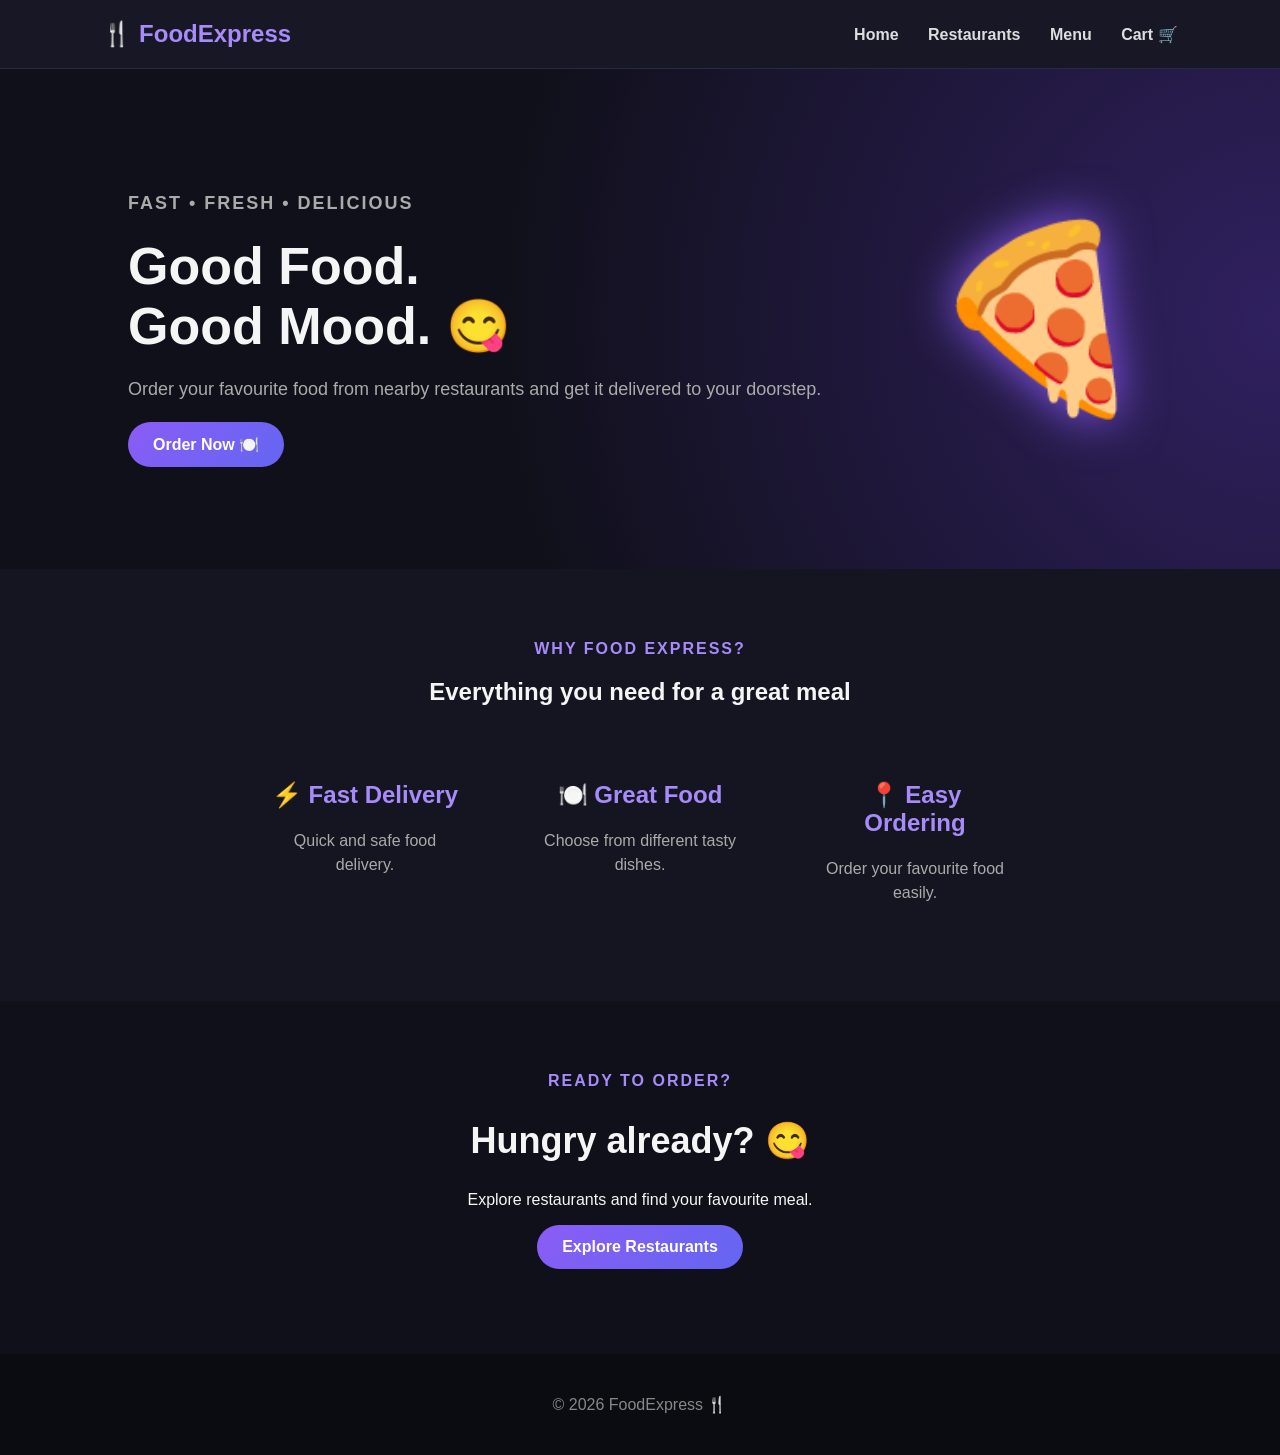
==== index.html @ f27e7dd1 "Initial Food-delivery  project" ====
<!DOCTYPE html>
<html>
<head>
    <title>FoodExpress</title>
    <link rel="stylesheet" href="css/style.css">
</head>

<body>

<header>
    <h2>🍴 FoodExpress</h2>

    <nav>
        <a href="index.html">Home</a>
        <a href="restaurants.html">Restaurants</a>
        <a href="menu.html">Menu</a>
        <a href="cart.html">Cart 🛒</a>
    </nav>
</header>


<section class="hero">

    <div class="hero-text">

        <p class="small-title">FAST • FRESH • DELICIOUS</p>

        <h1>Good Food.<br>Good Mood. 😋</h1>

        <p>
            Order your favourite food from nearby restaurants
            and get it delivered to your doorstep.
        </p>

        <a href="restaurants.html" class="btn">
            Order Now 🍽️
        </a>

    </div>

    <div class="hero-food">
        🍕
    </div>

</section>


<section class="why">

    <p class="small-title">WHY FOOD EXPRESS?</p>

    <h1>Everything you need for a great meal</h1>

    <div class="features">

        <div>
            <h2>⚡ Fast Delivery</h2>
            <p>Quick and safe food delivery.</p>
        </div>

        <div>
            <h2>🍽️ Great Food</h2>
            <p>Choose from different tasty dishes.</p>
        </div>

        <div>
            <h2>📍 Easy Ordering</h2>
            <p>Order your favourite food easily.</p>
        </div>

    </div>

</section>


<section class="container">

    <p class="small-title">READY TO ORDER?</p>

    <h1>Hungry already? 😋</h1>

    <p>Explore restaurants and find your favourite meal.</p>

    <a href="restaurants.html" class="btn">
        Explore Restaurants
    </a>

</section>


<footer>
    <p>© 2026 FoodExpress 🍴</p>
</footer>

</body>
</html>
---- css/style.css ----
* {
    box-sizing: border-box;
}

body {
    margin: 0;
    font-family: Arial, sans-serif;
    background: #10101a;
    color: #f5f5f5;
}

header {
    background: #171725;
    padding: 20px 8%;
    display: flex;
    justify-content: space-between;
    align-items: center;
    border-bottom: 1px solid #292943;
}

header h2 {
    margin: 0;
    color: #a78bfa;
}

nav a {
    color: #ddd;
    text-decoration: none;
    margin-left: 25px;
    font-weight: bold;
}

nav a:hover {
    color: #a78bfa;
}

.hero {
    min-height: 500px;
    padding: 70px 10%;
    display: flex;
    align-items: center;
    justify-content: space-between;
    background: radial-gradient(circle at right, #302060, #10101a 60%);
}

.hero h1 {
    font-size: 52px;
    margin: 15px 0;
}

.hero p {
    color: #aaa;
    font-size: 18px;
    line-height: 1.6;
}

.small-title {
    color: #a78bfa;
    font-weight: bold;
    letter-spacing: 2px;
}

.hero-food {
    font-size: 180px;
    filter: drop-shadow(0 0 25px #8b5cf6);
}

.btn,
button {
    display: inline-block;
    background: linear-gradient(135deg, #8b5cf6, #6366f1);
    color: white;
    padding: 13px 25px;
    border: none;
    border-radius: 30px;
    text-decoration: none;
    cursor: pointer;
    font-weight: bold;
}

.btn:hover,
button:hover {
    transform: translateY(-2px);
    box-shadow: 0 8px 25px #4c3b8f;
}

.container {
    padding: 55px 8%;
    text-align: center;
}

.container h1 {
    font-size: 36px;
}

.category,
.features,
.cards {
    display: flex;
    justify-content: center;
    gap: 25px;
    flex-wrap: wrap;
    margin-top: 30px;
}

.category div {
    background: #191927;
    width: 140px;
    padding: 25px;
    border-radius: 18px;
    border: 1px solid #292943;
    font-size: 38px;
    transition: 0.3s;
}

.category div:hover {
    transform: translateY(-8px);
    border-color: #8b5cf6;
}

.category span {
    display: block;
    font-size: 15px;
    margin-top: 10px;
    color: #ccc;
}

.why {
    padding: 55px 8%;
    text-align: center;
    background: #151522;
}

.features div {
    width: 250px;
    padding: 25px;
}

.features h2 {
    color: #a78bfa;
}

.features p,
.card p {
    color: #aaa;
    line-height: 1.5;
}

.card {
    background: #191927;
    width: 270px;
    padding: 20px;
    border-radius: 20px;
    border: 1px solid #292943;
    box-shadow: 0 10px 30px #08080f;
    transition: 0.3s;
}

.card:hover {
    transform: translateY(-8px);
    border-color: #8b5cf6;
}

.food-img {
    background: #222039;
    border-radius: 15px;
    padding: 25px;
    font-size: 65px;
}

.card h2 {
    color: #fff;
}

input {
    width: 60%;
    padding: 14px 20px;
    background: #191927;
    color: white;
    border: 1px solid #383855;
    border-radius: 25px;
    font-size: 16px;
    outline: none;
}

input:focus {
    border-color: #8b5cf6;
}

.cart-box,
.order-box {
    background: #191927;
    max-width: 600px;
    margin: 30px auto;
    padding: 30px;
    border-radius: 20px;
    border: 1px solid #292943;
    box-shadow: 0 10px 30px #08080f;
}

.status {
    text-align: left;
    margin: 30px 0;
}

.status div {
    padding: 18px;
    margin: 10px 0;
    background: #222039;
    border-radius: 10px;
    border-left: 4px solid #8b5cf6;
}

.menu-title {
    margin-top: 45px;
    color: #a78bfa;
    border-bottom: 1px solid #383855;
    padding-bottom: 10px;
}
.category a {
    text-decoration: none;
    color: inherit;
}

.category div {
    cursor: pointer;
}

.category div:hover {
    transform: translateY(-8px);
    border-color: #8b5cf6;
    box-shadow: 0 10px 25px #302060;
}

footer {
    background: #0b0b12;
    color: #888;
    text-align: center;
    padding: 25px;
    margin-top: 30px;
}
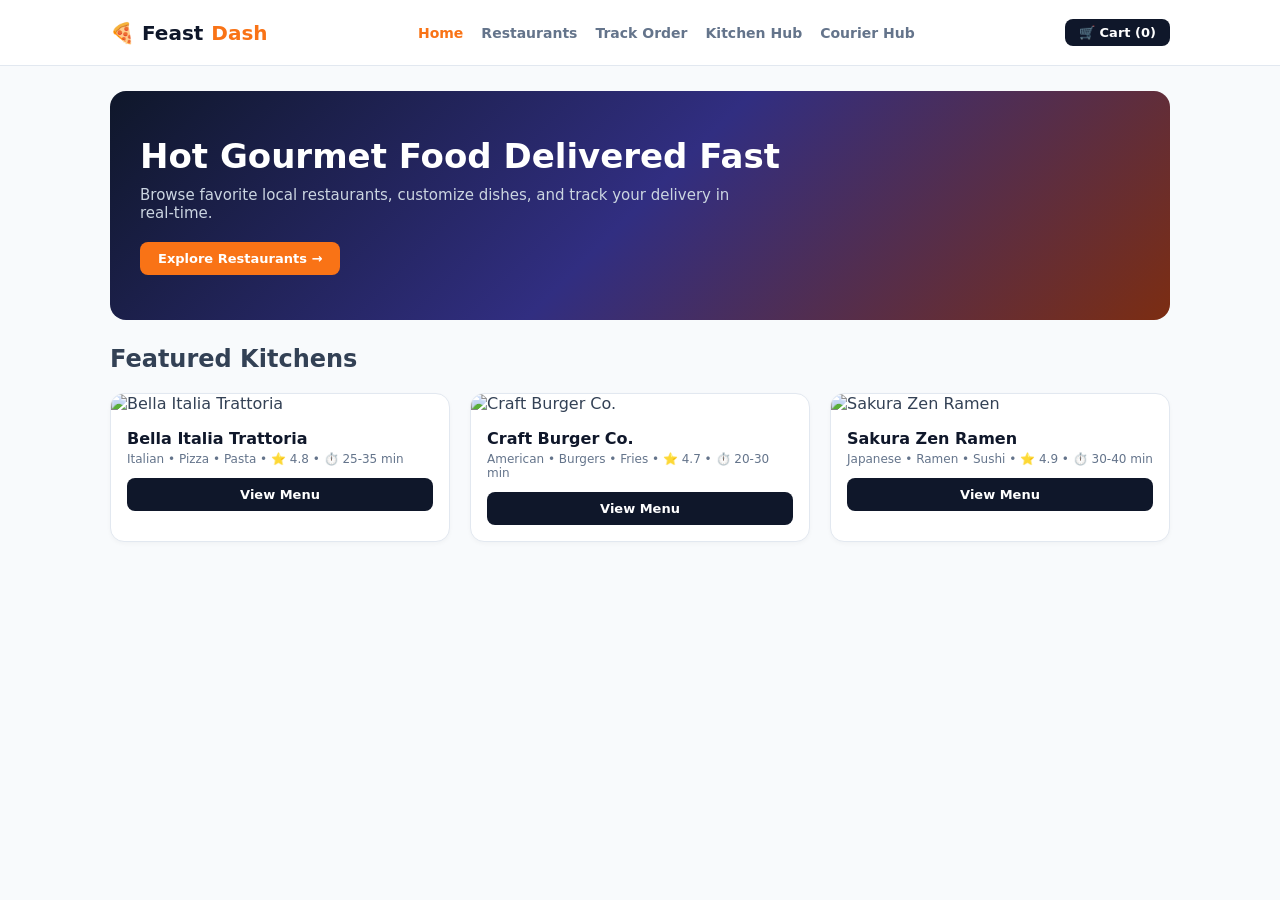
==== commit ace878fb: "Delete unwanted files" ====
--- a/index.html
+++ b/index.html
@@ -1,96 +1,56 @@
 <!DOCTYPE html>
-<html>
+<html lang="en">
 <head>
-    <title>FoodExpress</title>
-    <link rel="stylesheet" href="css/style.css">
+  <meta charset="UTF-8">
+  <title>FOODEXPRESS | Online Food Delivery</title>
+  <link rel="stylesheet" href="css/style.css">
 </head>
+<body>
+  <header class="navbar">
+    <div class="container nav-flex">
+      <a href="index.html" class="brand">🍕 Feast<span>Dash</span></a>
+      <nav class="nav-links">
+        <a href="index.html" class="active">Home</a>
+        <a href="restaurants.html">Restaurants</a>
+        <a href="order.html">Track Order</a>
+        <a href="restaurant-dashboard.html">Kitchen Hub</a>
+        <a href="delivery-dashboard.html">Courier Hub</a>
+      </nav>
+      <a href="cart.html" class="cart-pill">🛒 Cart (<span id="cart-count">0</span>)</a>
+    </div>
+  </header>
 
-<body>
+  <main class="container">
+    <section class="hero">
+      <h1>Hot Gourmet Food Delivered Fast</h1>
+      <p>Browse favorite local restaurants, customize dishes, and track your delivery in real-time.</p>
+      <a href="restaurants.html" class="btn">Explore Restaurants →</a>
+    </section>
 
-<header>
-    <h2>🍴 FoodExpress</h2>
+    <h2>Featured Kitchens</h2>
+    <div class="grid-cards" id="featured-grid"></div>
+  </main>
 
-    <nav>
-        <a href="index.html">Home</a>
-        <a href="restaurants.html">Restaurants</a>
-        <a href="menu.html">Menu</a>
-        <a href="cart.html">Cart 🛒</a>
-    </nav>
-</header>
+  <script>
+    const restaurants = [
+      { id: '1', name: 'Bella Italia Trattoria', cuisine: 'Italian • Pizza • Pasta', rating: 4.8, img: 'https://images.unsplash.com/photo-1555396273-367ea4eb4db5?w=500&q=80', time: '25-35 min' },
+      { id: '2', name: 'Craft Burger Co.', cuisine: 'American • Burgers • Fries', rating: 4.7, img: 'https://images.unsplash.com/photo-1550547660-d9450f859349?w=500&q=80', time: '20-30 min' },
+      { id: '3', name: 'Sakura Zen Ramen', cuisine: 'Japanese • Ramen • Sushi', rating: 4.9, img: 'https://images.unsplash.com/photo-1569718212165-3a8278d5f624?w=500&q=80', time: '30-40 min' }
+    ];
 
+    document.getElementById('featured-grid').innerHTML = restaurants.map(r => `
+      <div class="card">
+        <img src="${r.img}" class="card-img" alt="${r.name}">
+        <div class="card-body">
+          <h3 class="card-title">${r.name}</h3>
+          <p class="card-meta">${r.cuisine} • ⭐ ${r.rating} • ⏱️ ${r.time}</p>
+          <a href="menu.html?id=${r.id}" class="btn btn-dark" style="width: 100%; text-align: center;">View Menu</a>
+        </div>
+      </div>
+    `).join('');
 
-<section class="hero">
-
-    <div class="hero-text">
-
-        <p class="small-title">FAST • FRESH • DELICIOUS</p>
-
-        <h1>Good Food.<br>Good Mood. 😋</h1>
-
-        <p>
-            Order your favourite food from nearby restaurants
-            and get it delivered to your doorstep.
-        </p>
-
-        <a href="restaurants.html" class="btn">
-            Order Now 🍽️
-        </a>
-
-    </div>
-
-    <div class="hero-food">
-        🍕
-    </div>
-
-</section>
-
-
-<section class="why">
-
-    <p class="small-title">WHY FOOD EXPRESS?</p>
-
-    <h1>Everything you need for a great meal</h1>
-
-    <div class="features">
-
-        <div>
-            <h2>⚡ Fast Delivery</h2>
-            <p>Quick and safe food delivery.</p>
-        </div>
-
-        <div>
-            <h2>🍽️ Great Food</h2>
-            <p>Choose from different tasty dishes.</p>
-        </div>
-
-        <div>
-            <h2>📍 Easy Ordering</h2>
-            <p>Order your favourite food easily.</p>
-        </div>
-
-    </div>
-
-</section>
-
-
-<section class="container">
-
-    <p class="small-title">READY TO ORDER?</p>
-
-    <h1>Hungry already? 😋</h1>
-
-    <p>Explore restaurants and find your favourite meal.</p>
-
-    <a href="restaurants.html" class="btn">
-        Explore Restaurants
-    </a>
-
-</section>
-
-
-<footer>
-    <p>© 2026 FoodExpress 🍴</p>
-</footer>
-
+    const cart = JSON.parse(localStorage.getItem('cart') || '[]');
+    document.getElementById('cart-count').textContent = cart.reduce((s, i) => s + i.qty, 0);
+  </script>
 </body>
 </html>
--- a/css/style.css
+++ b/css/style.css
@@ -1,241 +1,293 @@
+/* FeastDash - Clean & Simple Responsive Styles */
+
+:root {
+  --primary: #f97316;
+  --secondary: #0f172a;
+  --bg: #f8fafc;
+  --border: #e2e8f0;
+  --text: #334155;
+}
+
+/* Global Styles */
 * {
-    box-sizing: border-box;
+  box-sizing: border-box;
+  margin: 0;
+  padding: 0;
+  font-family: system-ui, sans-serif;
 }
 
 body {
-    margin: 0;
-    font-family: Arial, sans-serif;
-    background: #10101a;
-    color: #f5f5f5;
-}
-
-header {
-    background: #171725;
-    padding: 20px 8%;
-    display: flex;
-    justify-content: space-between;
-    align-items: center;
-    border-bottom: 1px solid #292943;
-}
-
-header h2 {
-    margin: 0;
-    color: #a78bfa;
-}
-
-nav a {
-    color: #ddd;
-    text-decoration: none;
-    margin-left: 25px;
-    font-weight: bold;
-}
-
-nav a:hover {
-    color: #a78bfa;
-}
-
+  background: var(--bg);
+  color: var(--text);
+  padding-bottom: 50px;
+}
+
+.container {
+  max-width: 1100px;
+  margin: 0 auto;
+  padding: 0 20px;
+}
+
+/* Navbar */
+.navbar {
+  background: #fff;
+  border-bottom: 1px solid var(--border);
+  position: sticky;
+  top: 0;
+  z-index: 50;
+}
+
+.nav-flex {
+  display: flex;
+  justify-content: space-between;
+  align-items: center;
+  height: 65px;
+}
+
+.brand {
+  font-size: 20px;
+  font-weight: 900;
+  color: var(--secondary);
+  text-decoration: none;
+  display: flex;
+  align-items: center;
+  gap: 8px;
+}
+
+.brand span {
+  color: var(--primary);
+}
+
+.nav-links {
+  display: flex;
+  gap: 18px;
+}
+
+.nav-links a {
+  text-decoration: none;
+  color: #64748b;
+  font-size: 14px;
+  font-weight: 600;
+  transition: 0.2s;
+}
+
+.nav-links a:hover,
+.nav-links a.active {
+  color: var(--primary);
+}
+
+.cart-pill {
+  background: var(--secondary);
+  color: #fff;
+  text-decoration: none;
+  padding: 6px 14px;
+  border-radius: 8px;
+  font-size: 13px;
+  font-weight: bold;
+}
+
+/* Hero Section */
 .hero {
-    min-height: 500px;
-    padding: 70px 10%;
-    display: flex;
-    align-items: center;
-    justify-content: space-between;
-    background: radial-gradient(circle at right, #302060, #10101a 60%);
+  background: linear-gradient(
+    135deg,
+    #0f172a,
+    #312e81,
+    #7c2d12
+  );
+  color: #fff;
+  padding: 45px 30px;
+  border-radius: 16px;
+  margin: 25px 0;
 }
 
 .hero h1 {
-    font-size: 52px;
-    margin: 15px 0;
+  font-size: 34px;
+  margin-bottom: 10px;
 }
 
 .hero p {
-    color: #aaa;
-    font-size: 18px;
-    line-height: 1.6;
-}
-
-.small-title {
-    color: #a78bfa;
-    font-weight: bold;
-    letter-spacing: 2px;
-}
-
-.hero-food {
-    font-size: 180px;
-    filter: drop-shadow(0 0 25px #8b5cf6);
-}
-
-.btn,
-button {
-    display: inline-block;
-    background: linear-gradient(135deg, #8b5cf6, #6366f1);
-    color: white;
-    padding: 13px 25px;
-    border: none;
-    border-radius: 30px;
-    text-decoration: none;
-    cursor: pointer;
-    font-weight: bold;
-}
-
-.btn:hover,
-button:hover {
-    transform: translateY(-2px);
-    box-shadow: 0 8px 25px #4c3b8f;
-}
-
-.container {
-    padding: 55px 8%;
-    text-align: center;
-}
-
-.container h1 {
-    font-size: 36px;
-}
-
-.category,
-.features,
-.cards {
-    display: flex;
-    justify-content: center;
-    gap: 25px;
-    flex-wrap: wrap;
-    margin-top: 30px;
-}
-
-.category div {
-    background: #191927;
-    width: 140px;
-    padding: 25px;
-    border-radius: 18px;
-    border: 1px solid #292943;
-    font-size: 38px;
-    transition: 0.3s;
-}
-
-.category div:hover {
-    transform: translateY(-8px);
-    border-color: #8b5cf6;
-}
-
-.category span {
-    display: block;
-    font-size: 15px;
-    margin-top: 10px;
-    color: #ccc;
-}
-
-.why {
-    padding: 55px 8%;
-    text-align: center;
-    background: #151522;
-}
-
-.features div {
-    width: 250px;
-    padding: 25px;
-}
-
-.features h2 {
-    color: #a78bfa;
-}
-
-.features p,
-.card p {
-    color: #aaa;
-    line-height: 1.5;
+  color: #cbd5e1;
+  font-size: 15px;
+  margin-bottom: 20px;
+  max-width: 600px;
+}
+
+/* Buttons & Inputs */
+.btn {
+  display: inline-block;
+  background: var(--primary);
+  color: #fff;
+  border: none;
+  padding: 9px 18px;
+  border-radius: 8px;
+  font-weight: bold;
+  font-size: 13px;
+  cursor: pointer;
+  text-decoration: none;
+  transition: 0.2s;
+}
+
+.btn:hover {
+  opacity: 0.9;
+}
+
+.btn-dark {
+  background: var(--secondary);
+}
+
+.btn-outline {
+  background: transparent;
+  border: 1px solid var(--border);
+  color: var(--secondary);
+}
+
+.input-control {
+  width: 100%;
+  padding: 10px 14px;
+  border: 1px solid var(--border);
+  border-radius: 8px;
+  font-size: 13px;
+  outline: none;
+}
+
+/* Grids & Cards */
+.grid-cards {
+  display: grid;
+  grid-template-columns: repeat(
+    auto-fill,
+    minmax(280px, 1fr)
+  );
+  gap: 20px;
+  margin-top: 20px;
 }
 
 .card {
-    background: #191927;
-    width: 270px;
-    padding: 20px;
-    border-radius: 20px;
-    border: 1px solid #292943;
-    box-shadow: 0 10px 30px #08080f;
-    transition: 0.3s;
+  background: #fff;
+  border: 1px solid var(--border);
+  border-radius: 14px;
+  overflow: hidden;
+  box-shadow: 0 2px 4px rgba(0, 0, 0, 0.03);
+  transition: transform 0.2s;
 }
 
 .card:hover {
-    transform: translateY(-8px);
-    border-color: #8b5cf6;
-}
-
-.food-img {
-    background: #222039;
-    border-radius: 15px;
-    padding: 25px;
-    font-size: 65px;
-}
-
-.card h2 {
-    color: #fff;
-}
-
-input {
-    width: 60%;
-    padding: 14px 20px;
-    background: #191927;
-    color: white;
-    border: 1px solid #383855;
-    border-radius: 25px;
-    font-size: 16px;
-    outline: none;
-}
-
-input:focus {
-    border-color: #8b5cf6;
-}
-
-.cart-box,
-.order-box {
-    background: #191927;
-    max-width: 600px;
-    margin: 30px auto;
-    padding: 30px;
-    border-radius: 20px;
-    border: 1px solid #292943;
-    box-shadow: 0 10px 30px #08080f;
-}
-
-.status {
-    text-align: left;
-    margin: 30px 0;
-}
-
-.status div {
-    padding: 18px;
-    margin: 10px 0;
-    background: #222039;
-    border-radius: 10px;
-    border-left: 4px solid #8b5cf6;
-}
-
-.menu-title {
-    margin-top: 45px;
-    color: #a78bfa;
-    border-bottom: 1px solid #383855;
-    padding-bottom: 10px;
-}
-.category a {
-    text-decoration: none;
-    color: inherit;
-}
-
-.category div {
-    cursor: pointer;
-}
-
-.category div:hover {
-    transform: translateY(-8px);
-    border-color: #8b5cf6;
-    box-shadow: 0 10px 25px #302060;
-}
-
-footer {
-    background: #0b0b12;
-    color: #888;
-    text-align: center;
-    padding: 25px;
-    margin-top: 30px;
-}
+  transform: translateY(-3px);
+}
+
+.card-img {
+  width: 100%;
+  height: 160px;
+  object-fit: cover;
+}
+
+.card-body {
+  padding: 16px;
+}
+
+.card-title {
+  font-size: 16px;
+  font-weight: 800;
+  color: var(--secondary);
+  margin-bottom: 4px;
+}
+
+.card-meta {
+  font-size: 12px;
+  color: #64748b;
+  margin-bottom: 12px;
+}
+
+/* Tables & Lists */
+.box {
+  background: #fff;
+  border: 1px solid var(--border);
+  border-radius: 14px;
+  padding: 20px;
+  margin-bottom: 20px;
+}
+
+.item-row {
+  display: flex;
+  justify-content: space-between;
+  align-items: center;
+  padding: 12px 0;
+  border-bottom: 1px solid #f1f5f9;
+}
+
+/* Stepper / Timeline */
+.stepper {
+  display: flex;
+  justify-content: space-between;
+  margin: 25px 0;
+}
+
+.step {
+  text-align: center;
+  flex: 1;
+  position: relative;
+  font-size: 12px;
+  font-weight: bold;
+  color: #94a3b8;
+}
+
+.step.active {
+  color: var(--primary);
+}
+
+.step.done {
+  color: #10b981;
+}
+
+.step-dot {
+  width: 30px;
+  height: 30px;
+  border-radius: 50%;
+  background: #e2e8f0;
+  margin: 0 auto 8px;
+  display: flex;
+  align-items: center;
+  justify-content: center;
+  color: #fff;
+}
+
+.step.active .step-dot {
+  background: var(--primary);
+}
+
+.step.done .step-dot {
+  background: #10b981;
+}
+
+/* Kanban Board */
+.kanban {
+  display: grid;
+  grid-template-columns: repeat(
+    auto-fit,
+    minmax(220px, 1fr)
+  );
+  gap: 15px;
+  margin-top: 20px;
+}
+
+.kanban-col {
+  background: #f1f5f9;
+  border-radius: 12px;
+  padding: 14px;
+  min-height: 400px;
+}
+
+.kanban-col h3 {
+  font-size: 13px;
+  text-transform: uppercase;
+  color: #475569;
+  margin-bottom: 12px;
+}
+
+.k-card {
+  background: #fff;
+  border: 1px solid var(--border);
+  border-radius: 8px;
+  padding: 12px;
+  margin-bottom: 10px;
+  font-size: 13px;
+}
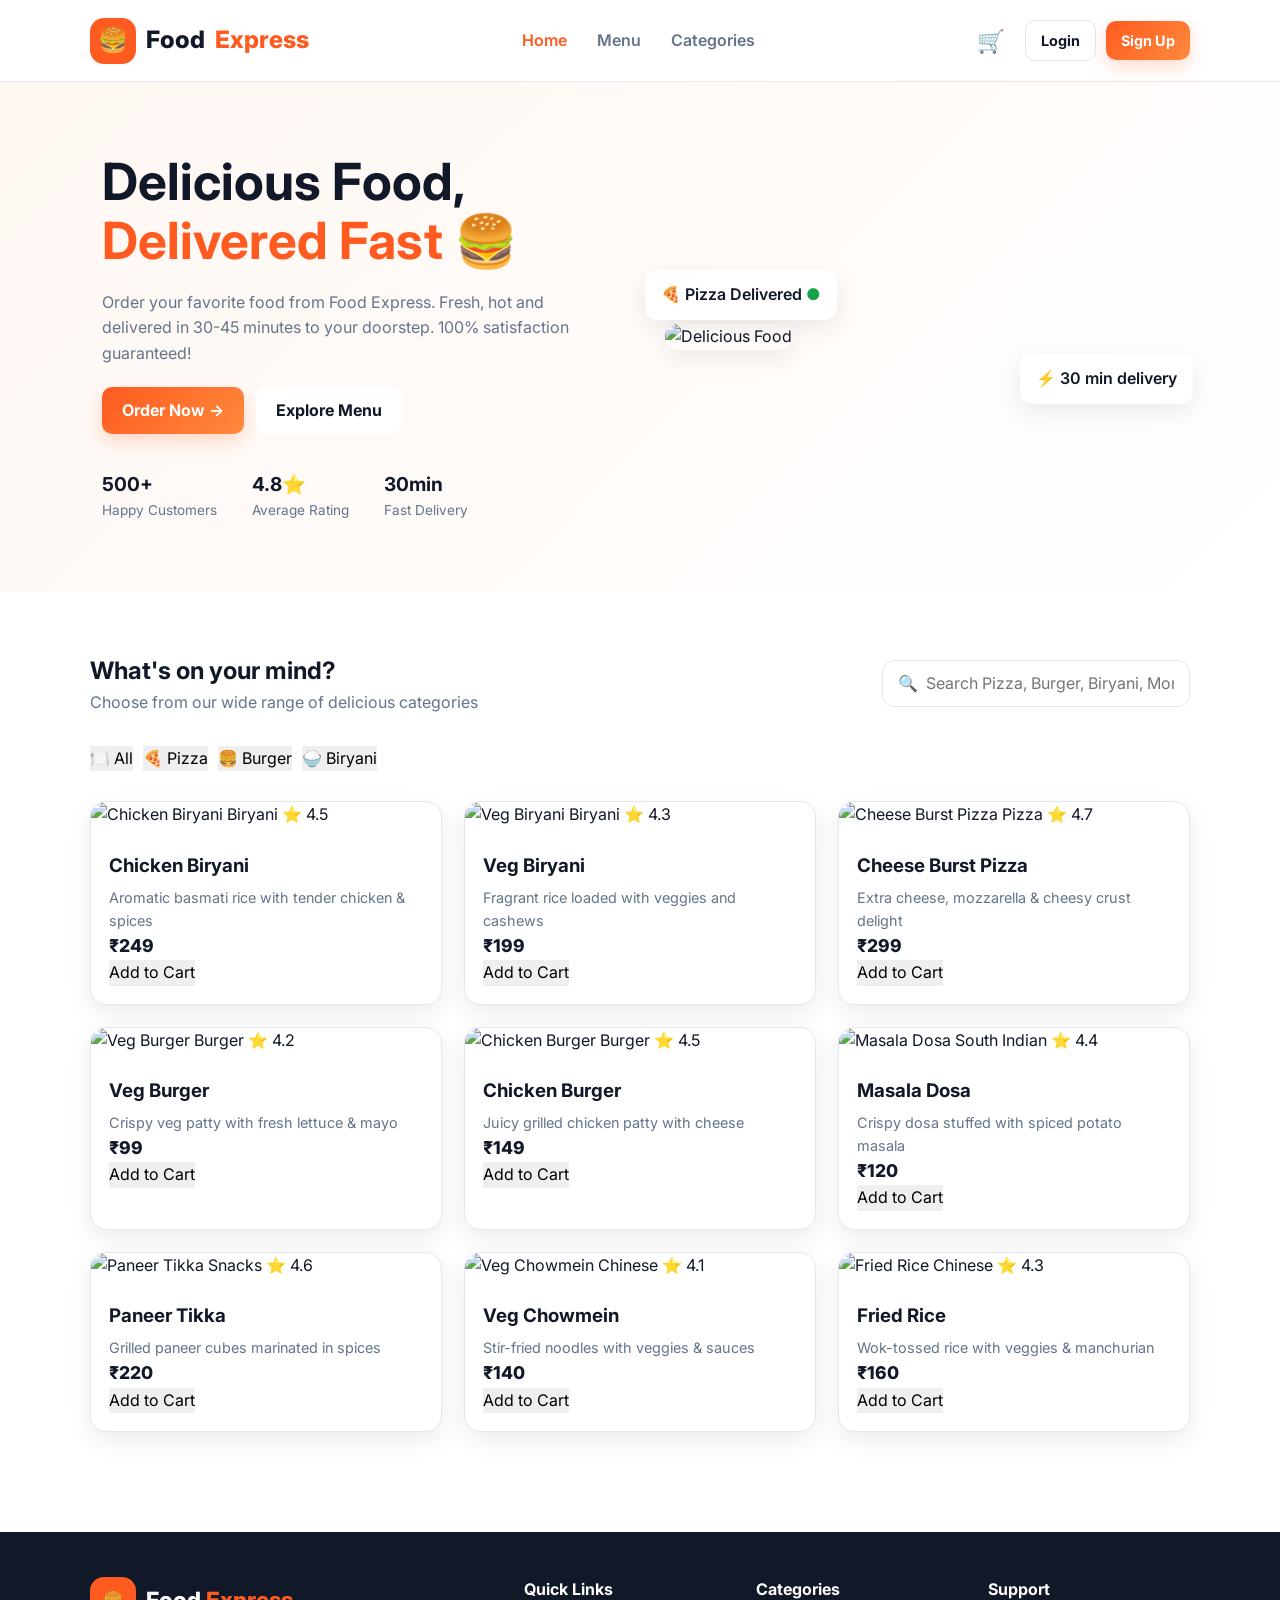
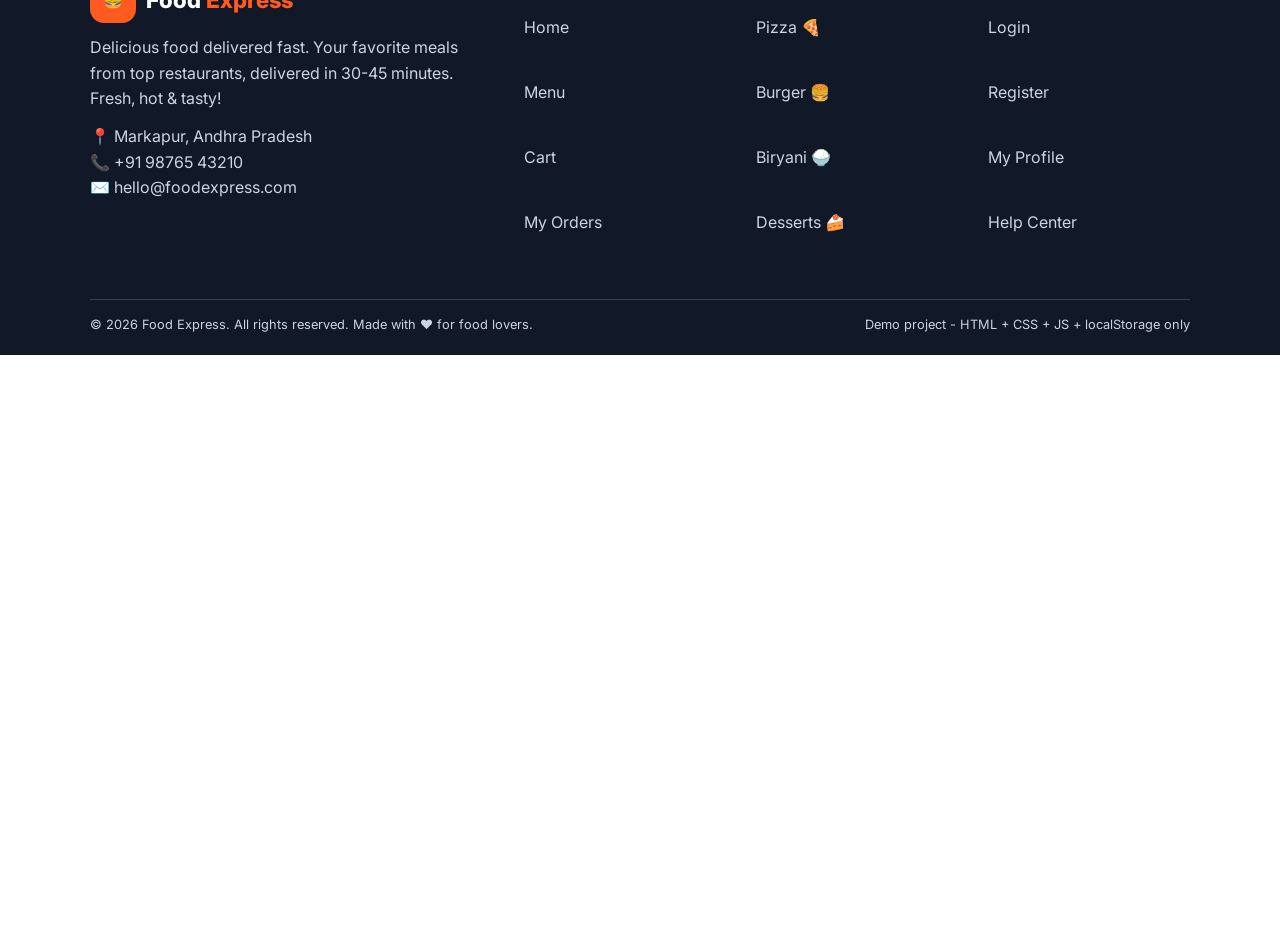
==== commit 2c4838c1: "Add all files" ====
--- a/index.html
+++ b/index.html
@@ -2,55 +2,130 @@
 <html lang="en">
 <head>
   <meta charset="UTF-8">
-  <title>FOODEXPRESS | Online Food Delivery</title>
+  <meta name="viewport" content="width=device-width, initial-scale=1.0">
+  <title>Food Express - Delicious Food, Delivered Fast 🍔</title>
   <link rel="stylesheet" href="css/style.css">
+  <link rel="preconnect" href="https://fonts.googleapis.com">
+  <link href="https://fonts.googleapis.com/css2?family=Inter:wght@400;500;600;700;800&display=swap" rel="stylesheet">
 </head>
 <body>
-  <header class="navbar">
-    <div class="container nav-flex">
-      <a href="index.html" class="brand">🍕 Feast<span>Dash</span></a>
-      <nav class="nav-links">
-        <a href="index.html" class="active">Home</a>
-        <a href="restaurants.html">Restaurants</a>
-        <a href="order.html">Track Order</a>
-        <a href="restaurant-dashboard.html">Kitchen Hub</a>
-        <a href="delivery-dashboard.html">Courier Hub</a>
-      </nav>
-      <a href="cart.html" class="cart-pill">🛒 Cart (<span id="cart-count">0</span>)</a>
+  <!-- Toast Container -->
+  <div class="toast-container" id="toastContainer"></div>
+
+  <!-- Header -->
+  <header class="header">
+    <a href="index.html" class="logo">
+      <div class="logo-icon">🍔</div>
+      Food <span>Express</span>
+    </a>
+
+    <nav class="nav" id="mainNav">
+      <a href="index.html" class="active">Home</a>
+      <a href="#menuSection" onclick="document.getElementById('menuSection').scrollIntoView({behavior:'smooth'}); return false;">Menu</a>
+      <a href="#categories">Categories</a>
+      <a href="orders.html" id="ordersLink" style="display:none;">Orders</a>
+      <a href="profile.html" id="profileLink" style="display:none;">Profile</a>
+    </nav>
+
+    <div class="header-actions">
+      <a href="cart.html" class="cart-btn" title="Cart">
+        🛒
+        <span class="cart-count" id="cartCount" style="display:none;">0</span>
+      </a>
+      <a href="login.html" class="btn btn-outline btn-small" id="loginBtn">Login</a>
+      <a href="register.html" class="btn btn-primary btn-small" id="registerBtn">Sign Up</a>
+      <button class="btn btn-outline btn-small" id="logoutBtn" style="display:none;" onclick="logoutUser()">Logout</button>
+      <button class="hamburger" id="hamburger" aria-label="Menu">
+        <span></span><span></span><span></span>
+      </button>
     </div>
   </header>
 
-  <main class="container">
-    <section class="hero">
-      <h1>Hot Gourmet Food Delivered Fast</h1>
-      <p>Browse favorite local restaurants, customize dishes, and track your delivery in real-time.</p>
-      <a href="restaurants.html" class="btn">Explore Restaurants →</a>
-    </section>
+  <!-- Hero Section -->
+  <section class="hero">
+    <div class="hero-content">
+      <h1>Delicious Food,<br><span>Delivered Fast</span> 🍔</h1>
+      <p>Order your favorite food from Food Express. Fresh, hot and delivered in 30-45 minutes to your doorstep. 100% satisfaction guaranteed!</p>
+      <div class="hero-buttons">
+        <button class="btn btn-primary" id="orderNowBtn">Order Now →</button>
+        <button class="btn btn-light" id="exploreMenuBtn">Explore Menu</button>
+      </div>
+      <div class="hero-stats">
+        <div class="stat"><b>500+</b><span>Happy Customers</span></div>
+        <div class="stat"><b>4.8⭐</b><span>Average Rating</span></div>
+        <div class="stat"><b>30min</b><span>Fast Delivery</span></div>
+      </div>
+    </div>
+    <div class="hero-image">
+      <div class="hero-img-wrap">
+        <img src="https://images.unsplash.com/photo-1504674900247-0877df9cc836?w=600&auto=format&fit=crop&q=80" alt="Delicious Food">
+        <div class="floating-card card-1">🍕 Pizza Delivered <span style="color:#16a34a;">●</span></div>
+        <div class="floating-card card-2">⚡ 30 min delivery</div>
+      </div>
+    </div>
+  </section>
 
-    <h2>Featured Kitchens</h2>
-    <div class="grid-cards" id="featured-grid"></div>
-  </main>
+  <!-- Menu Section -->
+  <section class="section" id="menuSection">
+    <div class="section-head">
+      <div>
+        <h2>What's on your mind?</h2>
+        <p>Choose from our wide range of delicious categories</p>
+      </div>
+      <div class="search-wrap">
+        <span class="search-icon">🔍</span>
+        <input type="text" id="searchInput" placeholder="Search Pizza, Burger, Biryani, Momos...">
+      </div>
+    </div>
 
-  <script>
-    const restaurants = [
-      { id: '1', name: 'Bella Italia Trattoria', cuisine: 'Italian • Pizza • Pasta', rating: 4.8, img: 'https://images.unsplash.com/photo-1555396273-367ea4eb4db5?w=500&q=80', time: '25-35 min' },
-      { id: '2', name: 'Craft Burger Co.', cuisine: 'American • Burgers • Fries', rating: 4.7, img: 'https://images.unsplash.com/photo-1550547660-d9450f859349?w=500&q=80', time: '20-30 min' },
-      { id: '3', name: 'Sakura Zen Ramen', cuisine: 'Japanese • Ramen • Sushi', rating: 4.9, img: 'https://images.unsplash.com/photo-1569718212165-3a8278d5f624?w=500&q=80', time: '30-40 min' }
-    ];
+    <div class="categories" id="categories">
+      <!-- Categories injected by JS -->
+    </div>
 
-    document.getElementById('featured-grid').innerHTML = restaurants.map(r => `
-      <div class="card">
-        <img src="${r.img}" class="card-img" alt="${r.name}">
-        <div class="card-body">
-          <h3 class="card-title">${r.name}</h3>
-          <p class="card-meta">${r.cuisine} • ⭐ ${r.rating} • ⏱️ ${r.time}</p>
-          <a href="menu.html?id=${r.id}" class="btn btn-dark" style="width: 100%; text-align: center;">View Menu</a>
+    <div class="food-grid" id="foodContainer">
+      <!-- Food cards injected by JS -->
+    </div>
+  </section>
+
+  <!-- Footer -->
+  <footer class="footer">
+    <div class="footer-grid">
+      <div>
+        <div style="display:flex; align-items:center; gap:10px; margin-bottom:12px;">
+          <div class="logo-icon">🍔</div>
+          <span style="font-size:1.4rem; font-weight:800; color:white;">Food <span style="color:var(--primary);">Express</span></span>
         </div>
+        <p>Delicious food delivered fast. Your favorite meals from top restaurants, delivered in 30-45 minutes. Fresh, hot & tasty!</p>
+        <p style="margin-top:12px;">📍 Markapur, Andhra Pradesh<br>📞 +91 98765 43210<br>✉️ hello@foodexpress.com</p>
       </div>
-    `).join('');
+      <div>
+        <h4>Quick Links</h4>
+        <a href="index.html">Home</a><br>
+        <a href="#menuSection">Menu</a><br>
+        <a href="cart.html">Cart</a><br>
+        <a href="orders.html">My Orders</a><br>
+      </div>
+      <div>
+        <h4>Categories</h4>
+        <a href="#">Pizza 🍕</a><br>
+        <a href="#">Burger 🍔</a><br>
+        <a href="#">Biryani 🍚</a><br>
+        <a href="#">Desserts 🍰</a><br>
+      </div>
+      <div>
+        <h4>Support</h4>
+        <a href="login.html">Login</a><br>
+        <a href="register.html">Register</a><br>
+        <a href="profile.html">My Profile</a><br>
+        <a href="#">Help Center</a><br>
+      </div>
+    </div>
+    <div class="footer-bottom">
+      <span>© 2026 Food Express. All rights reserved. Made with ❤️ for food lovers.</span>
+      <span>Demo project - HTML + CSS + JS + localStorage only</span>
+    </div>
+  </footer>
 
-    const cart = JSON.parse(localStorage.getItem('cart') || '[]');
-    document.getElementById('cart-count').textContent = cart.reduce((s, i) => s + i.qty, 0);
-  </script>
+  <script src="js/script.js"></script>
 </body>
-</html>+</html>
--- a/css/style.css
+++ b/css/style.css
@@ -1,293 +1,479 @@
-/* FeastDash - Clean & Simple Responsive Styles */
-
-:root {
-  --primary: #f97316;
-  --secondary: #0f172a;
-  --bg: #f8fafc;
-  --border: #e2e8f0;
-  --text: #334155;
-}
-
-/* Global Styles */
-* {
-  box-sizing: border-box;
-  margin: 0;
-  padding: 0;
-  font-family: system-ui, sans-serif;
-}
-
-body {
-  background: var(--bg);
-  color: var(--text);
-  padding-bottom: 50px;
-}
-
-.container {
-  max-width: 1100px;
-  margin: 0 auto;
-  padding: 0 20px;
-}
-
-/* Navbar */
-.navbar {
-  background: #fff;
-  border-bottom: 1px solid var(--border);
-  position: sticky;
-  top: 0;
-  z-index: 50;
-}
-
-.nav-flex {
-  display: flex;
-  justify-content: space-between;
-  align-items: center;
-  height: 65px;
-}
-
-.brand {
-  font-size: 20px;
-  font-weight: 900;
-  color: var(--secondary);
-  text-decoration: none;
-  display: flex;
-  align-items: center;
-  gap: 8px;
-}
-
-.brand span {
-  color: var(--primary);
-}
-
-.nav-links {
-  display: flex;
-  gap: 18px;
-}
-
-.nav-links a {
-  text-decoration: none;
-  color: #64748b;
-  font-size: 14px;
-  font-weight: 600;
-  transition: 0.2s;
-}
-
-.nav-links a:hover,
-.nav-links a.active {
-  color: var(--primary);
-}
-
-.cart-pill {
-  background: var(--secondary);
-  color: #fff;
-  text-decoration: none;
-  padding: 6px 14px;
-  border-radius: 8px;
-  font-size: 13px;
-  font-weight: bold;
-}
-
-/* Hero Section */
-.hero {
-  background: linear-gradient(
-    135deg,
-    #0f172a,
-    #312e81,
-    #7c2d12
-  );
-  color: #fff;
-  padding: 45px 30px;
-  border-radius: 16px;
-  margin: 25px 0;
-}
-
-.hero h1 {
-  font-size: 34px;
-  margin-bottom: 10px;
-}
-
-.hero p {
-  color: #cbd5e1;
-  font-size: 15px;
-  margin-bottom: 20px;
-  max-width: 600px;
-}
-
-/* Buttons & Inputs */
-.btn {
-  display: inline-block;
-  background: var(--primary);
-  color: #fff;
-  border: none;
-  padding: 9px 18px;
-  border-radius: 8px;
-  font-weight: bold;
-  font-size: 13px;
-  cursor: pointer;
-  text-decoration: none;
-  transition: 0.2s;
-}
-
-.btn:hover {
-  opacity: 0.9;
-}
-
-.btn-dark {
-  background: var(--secondary);
-}
-
-.btn-outline {
-  background: transparent;
-  border: 1px solid var(--border);
-  color: var(--secondary);
-}
-
-.input-control {
-  width: 100%;
-  padding: 10px 14px;
-  border: 1px solid var(--border);
-  border-radius: 8px;
-  font-size: 13px;
-  outline: none;
-}
-
-/* Grids & Cards */
-.grid-cards {
-  display: grid;
-  grid-template-columns: repeat(
-    auto-fill,
-    minmax(280px, 1fr)
-  );
-  gap: 20px;
-  margin-top: 20px;
-}
-
-.card {
-  background: #fff;
-  border: 1px solid var(--border);
-  border-radius: 14px;
-  overflow: hidden;
-  box-shadow: 0 2px 4px rgba(0, 0, 0, 0.03);
-  transition: transform 0.2s;
-}
-
-.card:hover {
-  transform: translateY(-3px);
-}
-
-.card-img {
-  width: 100%;
-  height: 160px;
-  object-fit: cover;
-}
-
-.card-body {
-  padding: 16px;
-}
-
-.card-title {
-  font-size: 16px;
-  font-weight: 800;
-  color: var(--secondary);
-  margin-bottom: 4px;
-}
-
-.card-meta {
-  font-size: 12px;
-  color: #64748b;
-  margin-bottom: 12px;
-}
-
-/* Tables & Lists */
-.box {
-  background: #fff;
-  border: 1px solid var(--border);
-  border-radius: 14px;
-  padding: 20px;
-  margin-bottom: 20px;
-}
-
-.item-row {
-  display: flex;
-  justify-content: space-between;
-  align-items: center;
-  padding: 12px 0;
-  border-bottom: 1px solid #f1f5f9;
-}
-
-/* Stepper / Timeline */
-.stepper {
-  display: flex;
-  justify-content: space-between;
-  margin: 25px 0;
-}
-
-.step {
-  text-align: center;
-  flex: 1;
-  position: relative;
-  font-size: 12px;
-  font-weight: bold;
-  color: #94a3b8;
-}
-
-.step.active {
-  color: var(--primary);
-}
-
-.step.done {
-  color: #10b981;
-}
-
-.step-dot {
-  width: 30px;
-  height: 30px;
-  border-radius: 50%;
-  background: #e2e8f0;
-  margin: 0 auto 8px;
-  display: flex;
-  align-items: center;
-  justify-content: center;
-  color: #fff;
-}
-
-.step.active .step-dot {
-  background: var(--primary);
-}
-
-.step.done .step-dot {
-  background: #10b981;
-}
-
-/* Kanban Board */
-.kanban {
-  display: grid;
-  grid-template-columns: repeat(
-    auto-fit,
-    minmax(220px, 1fr)
-  );
-  gap: 15px;
-  margin-top: 20px;
-}
-
-.kanban-col {
-  background: #f1f5f9;
-  border-radius: 12px;
-  padding: 14px;
-  min-height: 400px;
-}
-
-.kanban-col h3 {
-  font-size: 13px;
-  text-transform: uppercase;
-  color: #475569;
-  margin-bottom: 12px;
-}
-
-.k-card {
-  background: #fff;
-  border: 1px solid var(--border);
-  border-radius: 8px;
-  padding: 12px;
-  margin-bottom: 10px;
-  font-size: 13px;
+:root{
+  --primary:#ff5a1f;
+  --secondary:#ff8a3d;
+  --light:#f8fafc;
+  --dark:#111827;
+  --gray:#64748b;
+  --border:#e5e7eb;
+  --white:#fff;
+  --shadow:0 8px 25px rgba(0,0,0,.08);
+}
+
+*{box-sizing:border-box;margin:0;padding:0}
+
+body{
+  font-family:Inter,sans-serif;
+  color:var(--dark);
+  background:var(--white);
+  line-height:1.6;
+}
+
+a{text-decoration:none;color:inherit}
+button,input,textarea{font:inherit}
+button{cursor:pointer;border:0}
+
+.header{
+  height:82px;
+  padding:0 7%;
+  display:flex;
+  align-items:center;
+  justify-content:space-between;
+  border-bottom:1px solid var(--border);
+  background:white;
+  position:sticky;
+  top:0;
+  z-index:10;
+}
+
+.logo{
+  display:flex;
+  align-items:center;
+  gap:10px;
+  font-size:1.5rem;
+  font-weight:800;
+}
+
+.logo span{color:var(--primary)}
+
+.logo-icon{
+  width:46px;
+  height:46px;
+  display:grid;
+  place-items:center;
+  background:var(--primary);
+  border-radius:14px;
+}
+
+.nav{
+  display:flex;
+  gap:30px;
+  color:var(--gray);
+  font-weight:600;
+}
+
+.nav a:hover,.nav .active{color:var(--primary)}
+
+.header-actions{
+  display:flex;
+  align-items:center;
+  gap:10px;
+}
+
+.cart-btn{
+  font-size:1.4rem;
+  position:relative;
+  padding:10px;
+}
+
+.cart-count{
+  position:absolute;
+  top:0;
+  right:0;
+  background:var(--primary);
+  color:white;
+  font-size:.7rem;
+  width:19px;
+  height:19px;
+  border-radius:50%;
+  display:grid;
+  place-items:center;
+}
+
+.btn{
+  padding:11px 20px;
+  border-radius:10px;
+  font-weight:700;
+  display:inline-block;
+  text-align:center;
+}
+
+.btn-primary{
+  background:linear-gradient(135deg,var(--primary),var(--secondary));
+  color:white;
+  box-shadow:0 7px 18px rgba(255,90,31,.22);
+}
+
+.btn-outline{
+  border:1px solid var(--border);
+  background:white;
+}
+
+.btn-light{background:white;color:var(--dark)}
+.btn-small{padding:8px 15px;font-size:.9rem}
+.btn-full{width:100%}
+
+.hamburger{display:none;background:none}
+.hamburger span{
+  display:block;
+  width:24px;
+  height:3px;
+  margin:4px;
+  background:var(--dark);
+}
+
+.hero{
+  padding:70px 8%;
+  display:flex;
+  align-items:center;
+  gap:50px;
+  background:linear-gradient(135deg,#fff7f2,#fff);
+}
+
+.hero-content{flex:1}
+.hero h1{font-size:3.2rem;line-height:1.15}
+.hero h1 span{color:var(--primary)}
+.hero p{margin:20px 0;color:var(--gray);max-width:600px}
+.hero-buttons{display:flex;gap:12px}
+.hero-stats{display:flex;gap:35px;margin-top:35px}
+.stat b,.stat span{display:block}
+.stat b{font-size:1.2rem}
+.stat span{color:var(--gray);font-size:.85rem}
+
+.hero-image{flex:1}
+.hero-img-wrap{position:relative}
+.hero-img-wrap img{
+  width:100%;
+  border-radius:25px;
+  box-shadow:var(--shadow);
+}
+.floating-card{
+  position:absolute;
+  background:white;
+  padding:12px 16px;
+  border-radius:12px;
+  box-shadow:var(--shadow);
+  font-weight:600;
+}
+.card-1{left:-20px;bottom:30px}
+.card-2{right:-15px;top:30px}
+
+.section{
+  padding:60px 7%;
+}
+
+.section-head{
+  display:flex;
+  justify-content:space-between;
+  align-items:center;
+  margin-bottom:30px;
+}
+
+.section-head p{color:var(--gray)}
+
+.search-wrap{
+  display:flex;
+  align-items:center;
+  gap:8px;
+  border:1px solid var(--border);
+  padding:10px 15px;
+  border-radius:12px;
+}
+
+.search-wrap input{
+  border:0;
+  outline:0;
+}
+
+.categories{
+  display:flex;
+  gap:10px;
+  flex-wrap:wrap;
+  margin-bottom:30px;
+}
+
+.category{
+  padding:10px 18px;
+  border:1px solid var(--border);
+  border-radius:20px;
+  cursor:pointer;
+}
+
+.category.active{
+  background:var(--primary);
+  color:white;
+}
+
+.food-grid{
+  display:grid;
+  grid-template-columns:repeat(3,1fr);
+  gap:22px;
+}
+
+.food-card{
+  border:1px solid var(--border);
+  border-radius:16px;
+  overflow:hidden;
+  background:white;
+  box-shadow:var(--shadow);
+}
+
+.food-card img{
+  width:100%;
+  height:190px;
+  object-fit:cover;
+}
+
+.food-info{padding:18px}
+.food-info h3{margin:5px 0}
+.food-info p{color:var(--gray);font-size:.9rem}
+.food-bottom{
+  display:flex;
+  justify-content:space-between;
+  align-items:center;
+  margin-top:15px;
+}
+
+.price{font-weight:800;font-size:1.1rem}
+.rating{color:#f59e0b}
+
+.auth-page{
+  min-height:80vh;
+  display:grid;
+  place-items:center;
+  padding:40px 20px;
+}
+
+.auth-card{
+  width:100%;
+  max-width:470px;
+  padding:35px;
+  border:1px solid var(--border);
+  border-radius:20px;
+  box-shadow:var(--shadow);
+}
+
+.auth-card h1{margin-bottom:5px}
+.sub{color:var(--gray);margin-bottom:25px}
+
+.form-group{margin-bottom:16px}
+.form-group label{
+  display:block;
+  font-weight:600;
+  margin-bottom:6px;
+}
+
+.form-group input,
+.form-group textarea{
+  width:100%;
+  padding:13px;
+  border:1px solid var(--border);
+  border-radius:10px;
+  outline:none;
+}
+
+.form-group textarea{min-height:100px;resize:vertical}
+
+.form-row{
+  display:grid;
+  grid-template-columns:1fr 1fr;
+  gap:12px;
+}
+
+.auth-footer{
+  text-align:center;
+  margin-top:20px;
+  color:var(--gray);
+}
+
+.auth-footer a{color:var(--primary);font-weight:700}
+
+.error-msg,.success-msg{
+  padding:10px;
+  border-radius:8px;
+  margin-bottom:15px;
+  display:none;
+}
+
+.error-msg{background:#fee2e2;color:#b91c1c}
+.success-msg{background:#dcfce7;color:#15803d}
+
+.cart-layout{
+  display:grid;
+  grid-template-columns:1.5fr 1fr;
+  gap:30px;
+}
+
+.cart-summary{
+  border:1px solid var(--border);
+  border-radius:16px;
+  padding:25px;
+  height:max-content;
+  box-shadow:var(--shadow);
+}
+
+.summary-row{
+  display:flex;
+  justify-content:space-between;
+  padding:12px 0;
+  color:var(--gray);
+}
+
+.summary-row.total{
+  border-top:1px solid var(--border);
+  margin-top:5px;
+  color:var(--dark);
+  font-weight:800;
+  font-size:1.2rem;
+}
+
+.checkout-box{
+  border-top:1px solid var(--border);
+  margin-top:20px;
+  padding-top:20px;
+}
+
+.cart-item{
+  display:flex;
+  gap:15px;
+  padding:15px;
+  border:1px solid var(--border);
+  border-radius:14px;
+  margin-bottom:12px;
+}
+
+.cart-item img{
+  width:90px;
+  height:70px;
+  object-fit:cover;
+  border-radius:10px;
+}
+
+.qty{
+  display:flex;
+  gap:8px;
+  align-items:center;
+}
+
+.qty button{
+  width:28px;
+  height:28px;
+  border-radius:6px;
+  background:var(--light);
+}
+
+.profile-card{
+  background:white;
+  border:1px solid var(--border);
+  border-radius:16px;
+  padding:25px;
+}
+
+.profile-header{
+  display:flex;
+  align-items:center;
+  gap:15px;
+  margin-bottom:20px;
+}
+
+.avatar{
+  width:60px;
+  height:60px;
+  border-radius:15px;
+  background:var(--primary);
+  color:white;
+  display:grid;
+  place-items:center;
+  font-weight:800;
+  font-size:1.4rem;
+}
+
+.detail-row{
+  display:flex;
+  justify-content:space-between;
+  padding:12px 0;
+  border-bottom:1px solid var(--border);
+}
+
+.detail-row span:first-child{color:var(--gray)}
+
+.toast-container{
+  position:fixed;
+  top:90px;
+  right:20px;
+  z-index:100;
+}
+
+.toast{
+  background:var(--dark);
+  color:white;
+  padding:13px 18px;
+  border-radius:10px;
+  margin-bottom:10px;
+}
+
+.modal-overlay{
+  display:none;
+  position:fixed;
+  inset:0;
+  background:rgba(0,0,0,.5);
+  place-items:center;
+  z-index:50;
+}
+
+.modal-overlay.active{display:grid}
+
+.modal{
+  background:white;
+  width:90%;
+  max-width:450px;
+  padding:30px;
+  border-radius:20px;
+  text-align:center;
+}
+
+.big-icon{font-size:3rem}
+
+.footer{
+  background:#111827;
+  color:#cbd5e1;
+  padding:45px 7% 20px;
+  margin-top:40px;
+}
+
+.footer-grid{
+  display:grid;
+  grid-template-columns:2fr 1fr 1fr 1fr;
+  gap:30px;
+}
+
+.footer h4{color:white;margin-bottom:12px}
+.footer a{display:block;margin:7px 0;color:#cbd5e1}
+.footer-bottom{
+  border-top:1px solid #374151;
+  margin-top:30px;
+  padding-top:15px;
+  display:flex;
+  justify-content:space-between;
+  font-size:.8rem;
+}
+
+@media(max-width:800px){
+  .nav{display:none}
+  .hamburger{display:block}
+  .hero,.cart-layout{display:block}
+  .hero-image{margin-top:30px}
+  .food-grid{grid-template-columns:1fr 1fr}
+  .section-head{display:block}
+  .search-wrap{margin-top:15px}
+  .footer-grid{grid-template-columns:1fr 1fr}
+}
+
+@media(max-width:500px){
+  .header{padding:0 4%}
+  .hero h1{font-size:2.3rem}
+  .food-grid{grid-template-columns:1fr}
+  .form-row{grid-template-columns:1fr}
+  .footer-grid{grid-template-columns:1fr}
+  .footer-bottom{display:block}
+  .hero-stats{gap:15px}
 }
